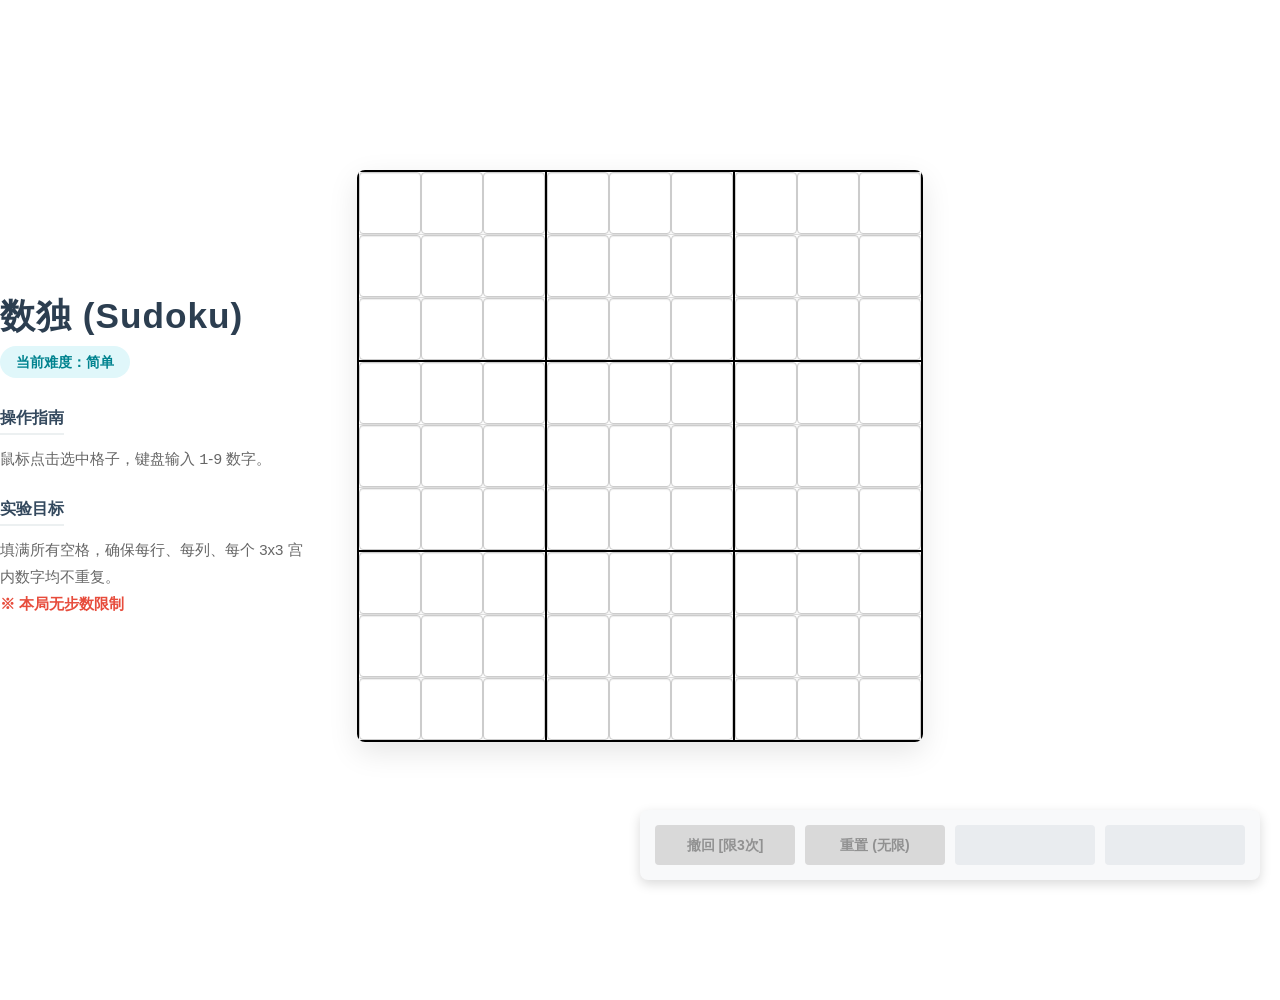
==== Game1_Sudoku/index.html @ 4018f6fc "Add files via upload" ====
<!DOCTYPE html>
<html lang="zh-CN">
<head>
    <meta charset="utf-8">
    <title>HCI Experiment - 游戏名字</title>
    <meta name="viewport" content="width=device-width, initial-scale=1.0">
    <!-- 调用外层公共库 -->
    <link href="../shared_assets/css/bootstrap.min.css" rel="stylesheet" />
    <!-- 调用自己文件夹的样式 -->
    <link href="css/styles.css" rel="stylesheet" />
</head>
<body>
    <div id="app-wrap" style="display: grid; grid-template-columns: 1fr auto 1fr; gap: 40px; align-items: center; min-height: 100vh; padding-bottom: 12vh; box-sizing: border-box; width: 100%; max-width: 1400px; margin: 0 auto;">

        <!-- 左侧排版 -->
        <div style="grid-column: 1; justify-self: end; max-width: 360px; text-align: left;">
            <h1 style="margin: 0 0 10px 0; color: #2c3e50; font-weight: 800; font-size: 2.2rem; letter-spacing: 1px;">数独 (Sudoku)</h1>
            <!-- 难度徽章 -->
            <div id="level-indicator" style="display: inline-block; padding: 6px 16px; background: #e0f7fa; color: #00838f; border-radius: 20px; font-size: 14px; font-weight: bold; margin-bottom: 30px;"></div>

            <div style="margin-bottom: 25px;">
                <div style="font-size: 16px; font-weight: bold; color: #34495e; border-bottom: 2px solid #ecf0f1; padding-bottom: 5px; margin-bottom: 10px; display: inline-block;">操作指南</div>
                <p style="color: #666; font-size: 15px; line-height: 1.8; margin: 0;">鼠标点击选中格子，键盘输入 <kbd>1</kbd>-<kbd>9</kbd> 数字。</p>
            </div>

            <div>
                <div style="font-size: 16px; font-weight: bold; color: #34495e; border-bottom: 2px solid #ecf0f1; padding-bottom: 5px; margin-bottom: 10px; display: inline-block;">实验目标</div>
                <p style="color: #666; font-size: 15px; line-height: 1.8; margin: 0;">填满所有空格，确保每行、每列、每个 3x3 宫内数字均不重复。<br><span style="color:#e74c3c; font-weight:bold;">※ 本局无步数限制</span></p>
            </div>
        </div>

        <!-- 居中盘面 -->
        <div style="grid-column: 2; display: flex; flex-direction: column; align-items: center;">
            <table class="table table-striped" style="margin: 0; background: #fff; box-shadow: 0 10px 30px rgba(0,0,0,0.1); border-radius: 8px; overflow: hidden;">
                <tbody id="sudoku-board"></tbody>
            </table>
        </div>

        <div style="grid-column: 3;"></div>
    </div>

    <!-- 调用外层公共库 -->
    <script src="../shared_assets/js/jquery.min.js"></script>
    <script src="../shared_assets/js/bootstrap.min.js"></script>
    <script src="../shared_assets/js/hci-base.js"></script>
    <!-- 数独游戏多加一行 sudoku.js -->
    <!-- 调用自己文件夹的逻辑 -->
    <script src="js/app.js"></script>
</body>
</html>
---- Game1_Sudoku/css/styles.css ----
/* Styles for the Sudoku.js demo page
*/

body {
    padding-top: 60px;
    padding-bottom: 40px;
}

.container-narrow {
    /* Custom, narrow container */
    margin: 0 auto;
    max-width: 600px;
 }

#footer {
    margin-top: 120px;    
}

#sudoku-board {
    border: 2px solid black;
}

#sudoku-board td {
    padding: 0px;
    margin: 0px;
}

#sudoku-board input.square {
    display: block;
    margin-left: auto;
    margin-right: auto;
    margin-bottom: 0px;
    width: 60px; /* 宽度微调 */
    height: 60px; /* 高度调成一样，变成完美的正方形 */
    padding: 0px;
    font-size: 38px; /* 字体稍微缩一点，留出呼吸空间 */
    text-align: center;
}

#sudoku-board .border-right {
    border-right: 2px solid black;
}

#sudoku-board .border-bottom {
    border-bottom: 2px solid black;
}

.green-text {
    color: ForestGreen !important;
}


/* ========================================== */
/* === HCI 实验控制面板与动画样式 === */
/* ========================================== */

#exp-control-panel {
    position: fixed;
    bottom: 20px;
    right: 20px;
    z-index: 9999;
    background: #f8f9fa;
    padding: 15px;
    border-radius: 8px;
    box-shadow: 0 4px 12px rgba(0,0,0,0.15);
    display: flex;
    gap: 10px;
    font-family: sans-serif;
}

.exp-btn-placeholder {
    width: 140px;
    height: 40px;
    background: #e9ecef;
    border-radius: 4px;
    display: inline-block;
}

.exp-btn {
    width: 140px;
    height: 40px;
    border: none;
    border-radius: 4px;
    font-size: 14px;
    font-weight: bold;
    cursor: pointer;
    display: none; /* 默认隐藏，思考期后显示 */
    transition: background-color 0.2s, opacity 0.2s;
}

#exp-btn-undo {
    background: #17a2b8;
    color: #fff;
}

#exp-btn-hint {
    background: #ffc107;
    color: #000;
}

#exp-btn-skip {
    background: #dc3545;
    color: #fff;
}

#exp-btn-next {
    background: #28a745;
    color: #fff;
    display: none;
}

.exp-btn:disabled {
    background: #ccc !important;
    color: #666 !important;
    cursor: not-allowed;
    opacity: 0.7;
}

#exp-overlay {
    position: fixed;
    top: 0;
    left: 0;
    width: 100vw;
    height: 100vh;
    z-index: 9998;
    display: none;
    background: rgba(0, 0, 0, 0.4);
}

#exp-ai-text {
    position: absolute;
    top: 10%; /* 将位置从 50% 移到屏幕顶部往下 10% 的位置 */
    left: 50%;
    transform: translate(-50%, 0); /* 对应调整偏移 */
    background: rgba(0, 0, 0, 0.85); /* 稍微增加一点透明度，以防万一 */
    color: #fff;
    padding: 15px 30px;
    font-size: 24px;
    border-radius: 8px;
    display: none;
    pointer-events: none;
    white-space: nowrap; /* 防止文字意外折行 */
    box-shadow: 0 4px 10px rgba(0,0,0,0.3);
}

#exp-btn-reset {
    background: #6c757d;
    color: #fff;
}
/* 灰色背景的重置按钮 */
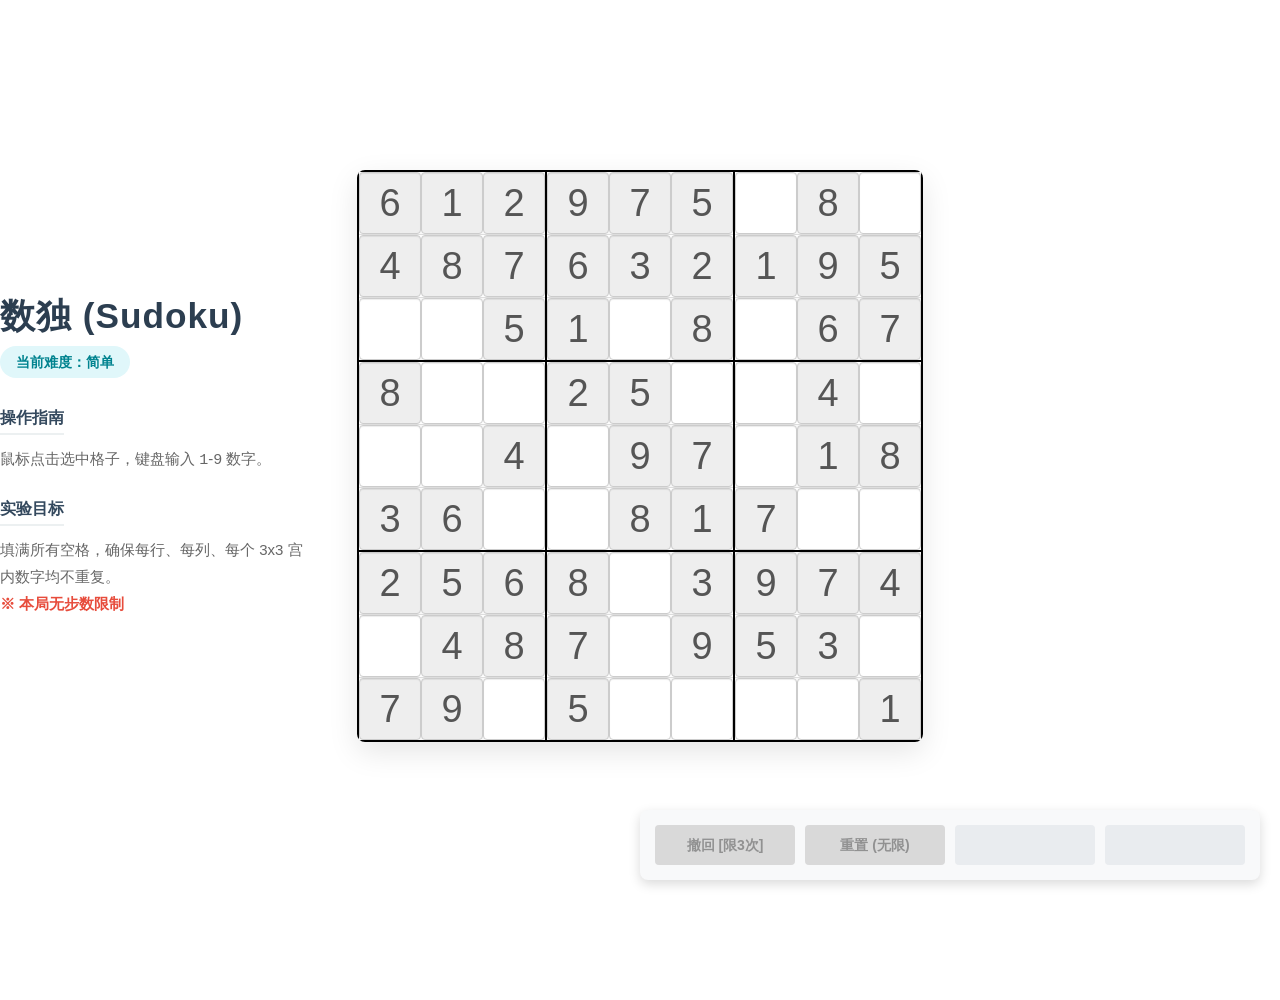
==== commit 7d6ba21f: "Add files via upload" ====
--- a/Game1_Sudoku/index.html
+++ b/Game1_Sudoku/index.html
@@ -44,6 +44,7 @@
     <script src="../shared_assets/js/bootstrap.min.js"></script>
     <script src="../shared_assets/js/hci-base.js"></script>
     <!-- 数独游戏多加一行 sudoku.js -->
+    <script src="js/sudoku.js"></script>
     <!-- 调用自己文件夹的逻辑 -->
     <script src="js/app.js"></script>
 </body>
